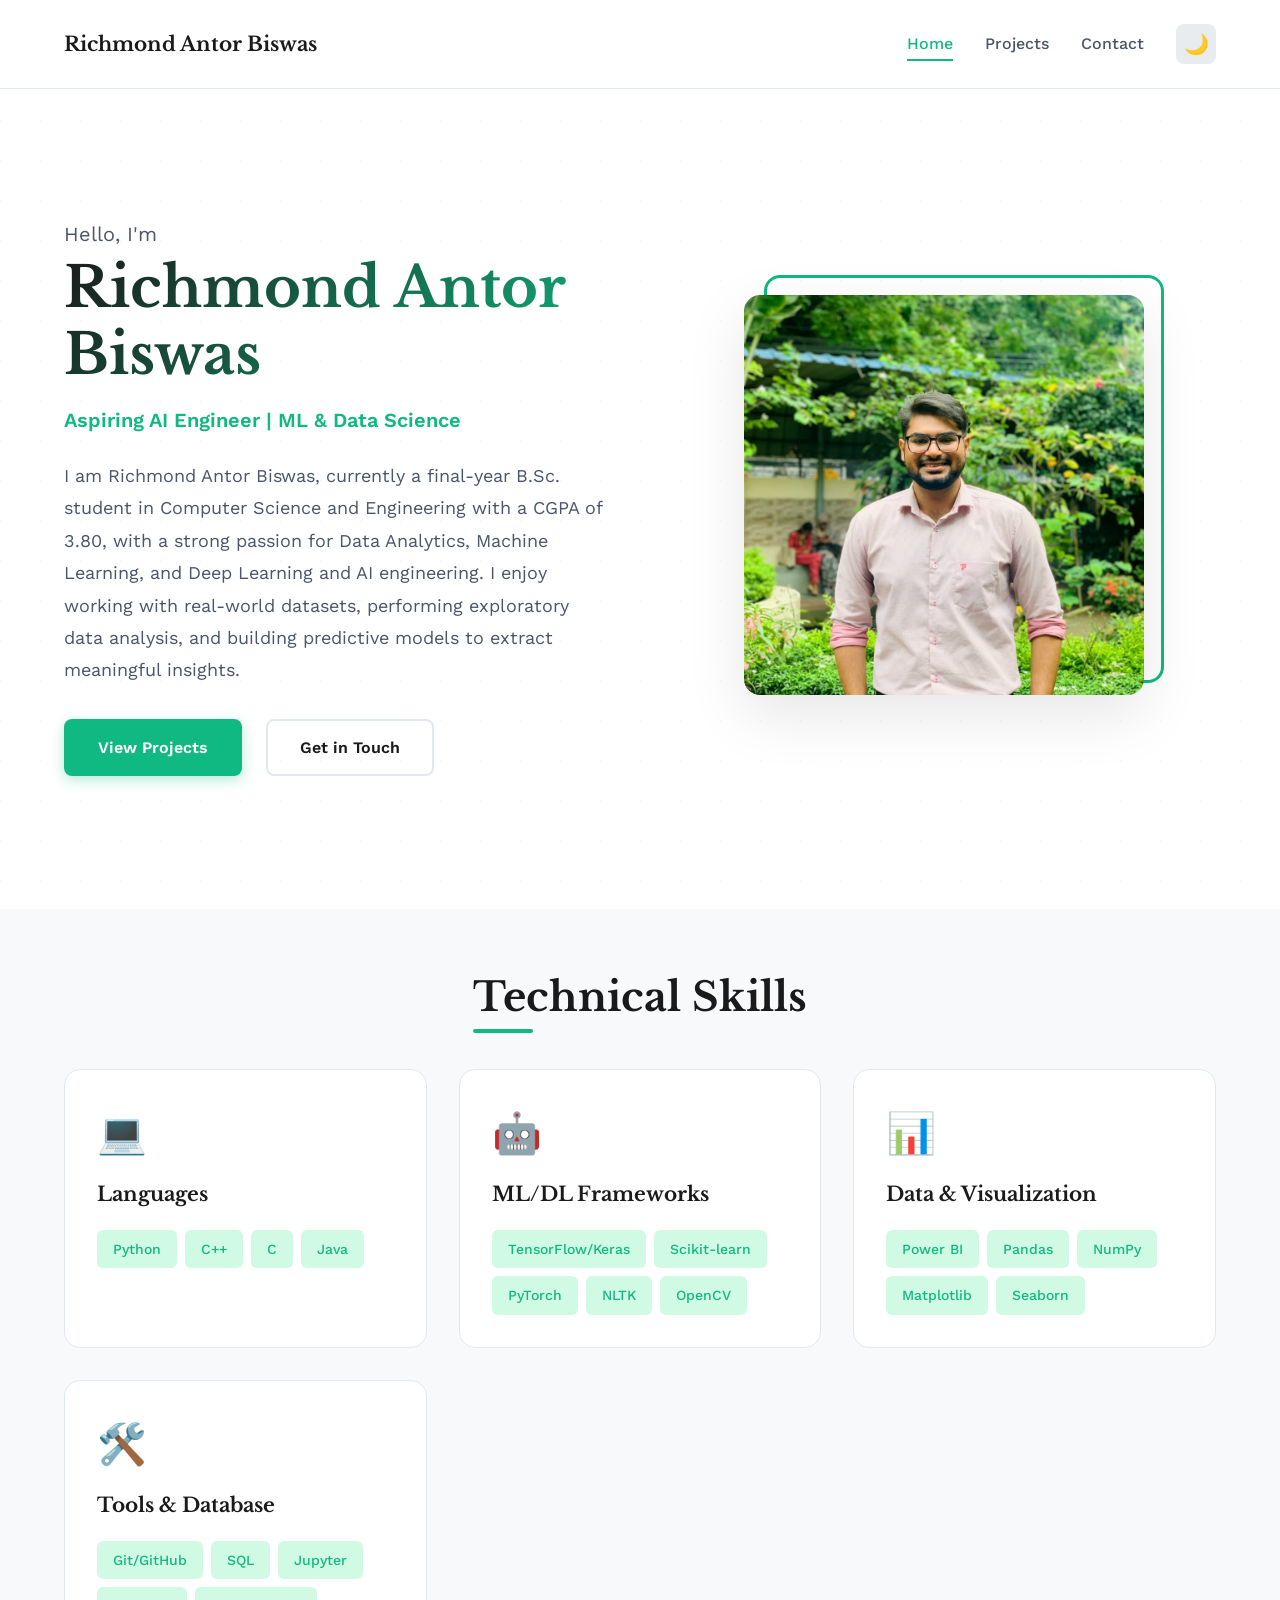
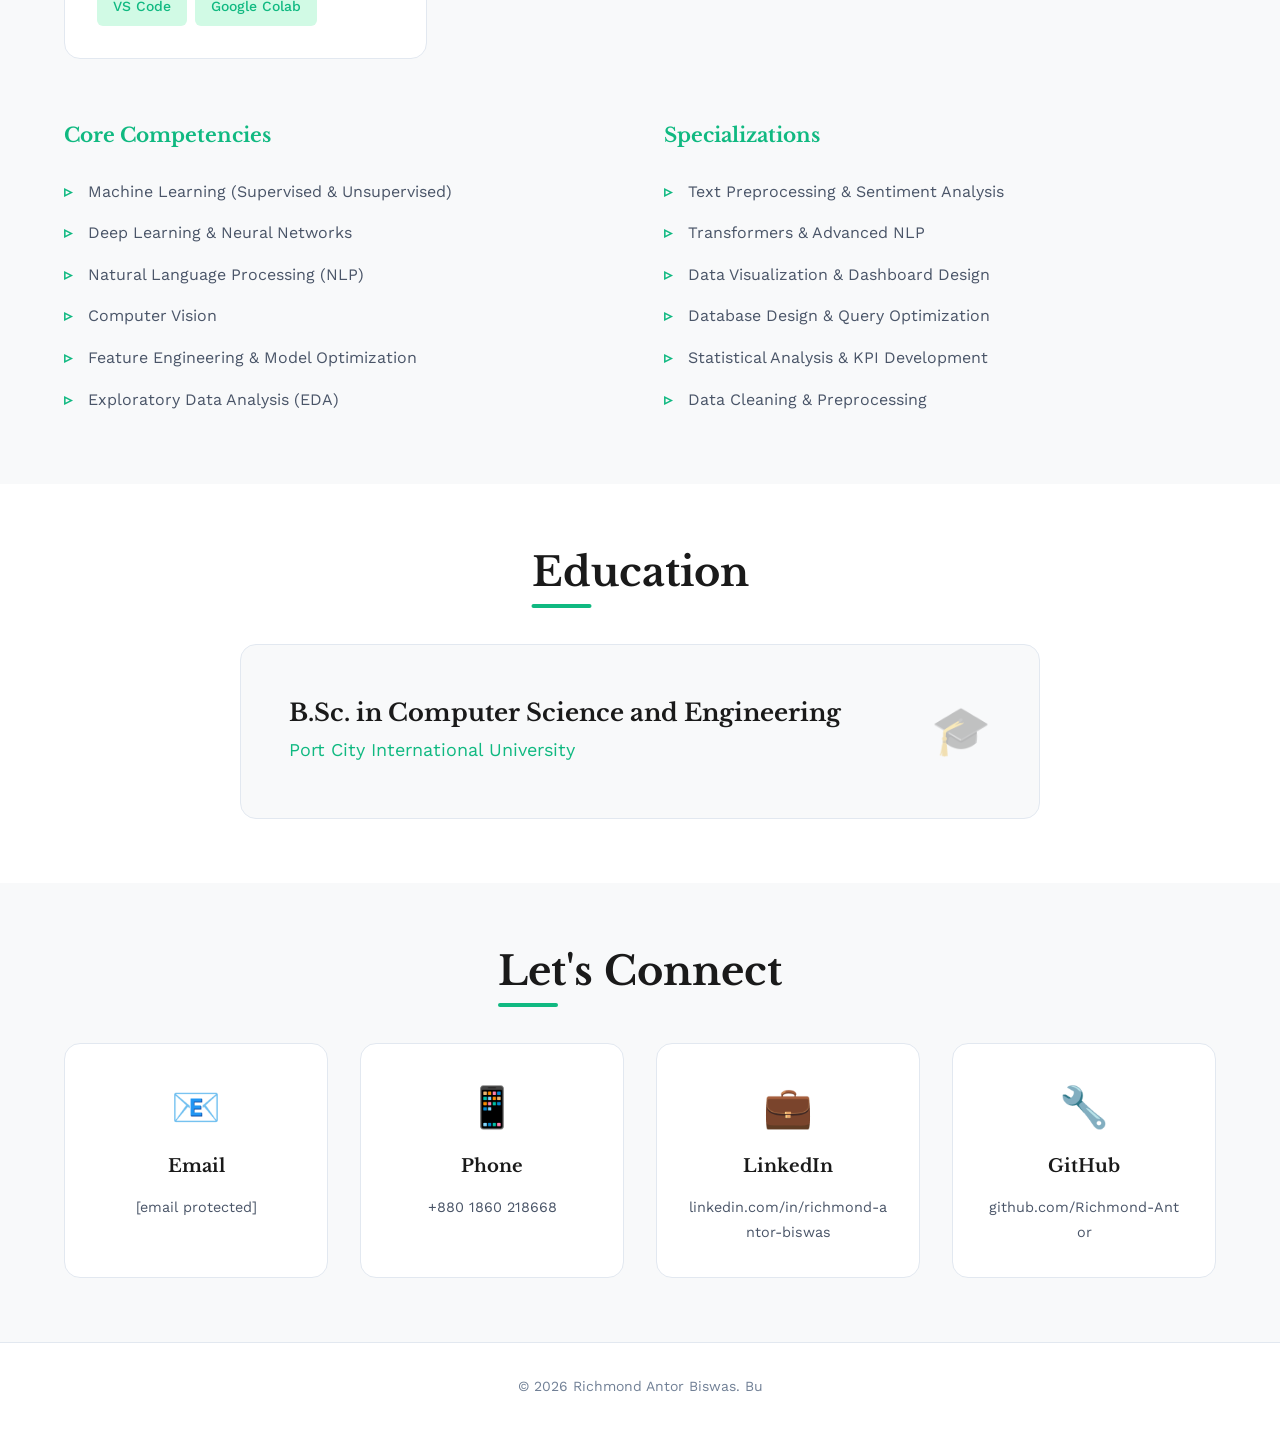
==== index.html @ e59f5b94 "Add files via upload" ====
<!DOCTYPE html>
<html lang="en">
<head>
    <meta charset="UTF-8">
    <meta name="viewport" content="width=device-width, initial-scale=1.0">
    <meta name="description" content="Richmond Antor Biswas - Aspiring AI Engineer specializing in Machine Learning and Data Science">
    <title>Richmond Antor Biswas | ML & Data Science Portfolio</title>
    <link rel="stylesheet" href="css/styles.css">
    <link rel="preconnect" href="https://fonts.googleapis.com">
    <link rel="preconnect" href="https://fonts.gstatic.com" crossorigin>
    <link href="https://fonts.googleapis.com/css2?family=Libre+Baskerville:wght@400;700&family=Work+Sans:wght@300;400;500;600&display=swap" rel="stylesheet">
</head>
<body>
    <!-- Navigation -->
    <nav class="nav">
        <div class="container nav-container">
            <a href="index.html" class="nav-logo">Richmond Antor Biswas</a>
            <div class="nav-links">
                <a href="index.html" class="nav-link active">Home</a>
                <a href="projects.html" class="nav-link">Projects</a>
                <a href="#contact" class="nav-link">Contact</a>
                <button class="theme-toggle" id="themeToggle" aria-label="Toggle dark mode">
                    <span class="theme-icon">🌙</span>
                </button>
            </div>
        </div>
    </nav>

    <!-- Hero Section -->
    <section class="hero">
        <div class="container hero-container">
            <div class="hero-content">
                <div class="hero-text">
                    <h1 class="hero-title">
                        <span class="hero-greeting">Hello, I'm</span>
                        <span class="hero-name">Richmond Antor Biswas</span>
                    </h1>
                    <p class="hero-tagline">Aspiring AI Engineer | ML & Data Science</p>
                    <p class="hero-bio">
                        I am Richmond Antor Biswas, currently a final-year B.Sc. student in Computer Science and Engineering with a CGPA of 3.80, with a strong passion for Data Analytics, Machine Learning, and Deep Learning and AI engineering. I enjoy working with real-world datasets, performing exploratory data analysis, and building predictive models to extract meaningful insights.
                    </p>
                    <div class="hero-cta">
                        <a href="projects.html" class="btn btn-primary">View Projects</a>
                        <a href="#contact" class="btn btn-secondary">Get in Touch</a>
                    </div>
                </div>
                <div class="hero-image">
                    <div class="profile-card">
                        <img src="assets/images/profile.jpg" alt="Richmond Antor Biswas" class="profile-img">
                        <div class="profile-decorator"></div>
                    </div>
                </div>
            </div>
        </div>
    </section>

    <!-- Skills Overview -->
    <section class="skills-section">
        <div class="container">
            <h2 class="section-title">Technical Skills</h2>
            <div class="skills-grid">
                <div class="skill-category">
                    <div class="skill-icon">💻</div>
                    <h3 class="skill-category-title">Languages</h3>
                    <div class="skill-tags">
                        <span class="skill-tag">Python</span>
                        <span class="skill-tag">C++</span>
                        <span class="skill-tag">C</span>
                        <span class="skill-tag">Java</span>
                    </div>
                </div>

                <div class="skill-category">
                    <div class="skill-icon">🤖</div>
                    <h3 class="skill-category-title">ML/DL Frameworks</h3>
                    <div class="skill-tags">
                        <span class="skill-tag">TensorFlow/Keras</span>
                        <span class="skill-tag">Scikit-learn</span>
                        <span class="skill-tag">PyTorch</span>
                        <span class="skill-tag">NLTK</span>
                        <span class="skill-tag">OpenCV</span>
                    </div>
                </div>

                <div class="skill-category">
                    <div class="skill-icon">📊</div>
                    <h3 class="skill-category-title">Data & Visualization</h3>
                    <div class="skill-tags">
                        <span class="skill-tag">Power BI</span>
                        <span class="skill-tag">Pandas</span>
                        <span class="skill-tag">NumPy</span>
                        <span class="skill-tag">Matplotlib</span>
                        <span class="skill-tag">Seaborn</span>
                    </div>
                </div>

                <div class="skill-category">
                    <div class="skill-icon">🛠️</div>
                    <h3 class="skill-category-title">Tools & Database</h3>
                    <div class="skill-tags">
                        <span class="skill-tag">Git/GitHub</span>
                        <span class="skill-tag">SQL</span>
                        <span class="skill-tag">Jupyter</span>
                        <span class="skill-tag">VS Code</span>
                        <span class="skill-tag">Google Colab</span>
                    </div>
                </div>
            </div>

            <!-- Detailed Skills -->
            <div class="skills-detailed">
                <div class="skills-column">
                    <h4 class="skills-subtitle">Core Competencies</h4>
                    <ul class="skills-list">
                        <li>Machine Learning (Supervised & Unsupervised)</li>
                        <li>Deep Learning & Neural Networks</li>
                        <li>Natural Language Processing (NLP)</li>
                        <li>Computer Vision</li>
                        <li>Feature Engineering & Model Optimization</li>
                        <li>Exploratory Data Analysis (EDA)</li>
                    </ul>
                </div>
                <div class="skills-column">
                    <h4 class="skills-subtitle">Specializations</h4>
                    <ul class="skills-list">
                        <li>Text Preprocessing & Sentiment Analysis</li>
                        <li>Transformers & Advanced NLP</li>
                        <li>Data Visualization & Dashboard Design</li>
                        <li>Database Design & Query Optimization</li>
                        <li>Statistical Analysis & KPI Development</li>
                        <li>Data Cleaning & Preprocessing</li>
                    </ul>
                </div>
            </div>
        </div>
    </section>

    <!-- Education -->
    <section class="education-section">
        <div class="container">
            <h2 class="section-title">Education</h2>
            <div class="education-card">
                <div class="education-header">
                    <div>
                        <h3 class="education-degree">B.Sc. in Computer Science and Engineering</h3>
                        <p class="education-university">Port City International University</p>
                    </div>
                    <div class="education-icon">🎓</div>
                </div>
            </div>
        </div>
    </section>

    <!-- Contact Section -->
    <section class="contact-section" id="contact">
        <div class="container">
            <h2 class="section-title">Let's Connect</h2>
            <div class="contact-grid">
                <div class="contact-card">
                    <div class="contact-icon">📧</div>
                    <h3 class="contact-title">Email</h3>
                    <a href="/cdn-cgi/l/email-protection#d2b3bca6bda0b5bfe092b5bfb3bbbefcb1bdbf" class="contact-link"><span class="__cf_email__" data-cfemail="7d1c1309120f1a104f3d1a101c1411531e1210">[email&#160;protected]</span></a>
                </div>
                <div class="contact-card">
                    <div class="contact-icon">📱</div>
                    <h3 class="contact-title">Phone</h3>
                    <a href="tel:+8801860218668" class="contact-link">+880 1860 218668</a>
                </div>
                <div class="contact-card">
                    <div class="contact-icon">💼</div>
                    <h3 class="contact-title">LinkedIn</h3>
                    <a href="https://linkedin.com/in/richmond-antor-biswas-3a5733287" target="_blank" class="contact-link">linkedin.com/in/richmond-antor-biswas</a>
                </div>
                <div class="contact-card">
                    <div class="contact-icon">🔧</div>
                    <h3 class="contact-title">GitHub</h3>
                    <a href="https://github.com/Richmond-Antor" target="_blank" class="contact-link">github.com/Richmond-Antor</a>
                </div>
            </div>
        </div>
    </section>

    <!-- Footer -->
    <footer class="footer">
        <div class="container">
            <p class="footer-text">© 2026 Richmond Antor Biswas. Bu
---- css/styles.css ----
/* ===================================
   CSS Variables & Root Styles
   =================================== */

:root {
    /* Light Mode Colors */
    --color-bg-primary: #ffffff;
    --color-bg-secondary: #f8f9fa;
    --color-bg-tertiary: #e9ecef;
    --color-text-primary: #1a1a1a;
    --color-text-secondary: #4a5568;
    --color-text-tertiary: #718096;
    --color-accent: #10b981;
    --color-accent-hover: #059669;
    --color-accent-light: #d1fae5;
    --color-border: #e2e8f0;
    --color-shadow: rgba(0, 0, 0, 0.1);
    
    /* Typography */
    --font-display: 'Libre Baskerville', serif;
    --font-body: 'Work Sans', sans-serif;
    
    /* Spacing */
    --spacing-xs: 0.5rem;
    --spacing-sm: 1rem;
    --spacing-md: 1.5rem;
    --spacing-lg: 2rem;
    --spacing-xl: 3rem;
    --spacing-2xl: 4rem;
    
    /* Border Radius */
    --radius-sm: 0.375rem;
    --radius-md: 0.5rem;
    --radius-lg: 1rem;
    
    /* Transitions */
    --transition-fast: 150ms ease;
    --transition-base: 250ms ease;
    --transition-slow: 350ms ease;
}

[data-theme="dark"] {
    --color-bg-primary: #0f172a;
    --color-bg-secondary: #1e293b;
    --color-bg-tertiary: #334155;
    --color-text-primary: #f1f5f9;
    --color-text-secondary: #cbd5e1;
    --color-text-tertiary: #94a3b8;
    --color-accent: #10b981;
    --color-accent-hover: #34d399;
    --color-accent-light: #064e3b;
    --color-border: #334155;
    --color-shadow: rgba(0, 0, 0, 0.3);
}

/* ===================================
   Base Styles
   =================================== */

* {
    margin: 0;
    padding: 0;
    box-sizing: border-box;
}

html {
    scroll-behavior: smooth;
}

body {
    font-family: var(--font-body);
    color: var(--color-text-primary);
    background-color: var(--color-bg-primary);
    line-height: 1.6;
    transition: background-color var(--transition-base), color var(--transition-base);
    position: relative;
}

/* Subtle background pattern */
body::before {
    content: '';
    position: fixed;
    top: 0;
    left: 0;
    width: 100%;
    height: 100%;
    background-image: 
        radial-gradient(circle at 1px 1px, var(--color-border) 1px, transparent 1px);
    background-size: 40px 40px;
    opacity: 0.3;
    pointer-events: none;
    z-index: -1;
}

.container {
    max-width: 1200px;
    margin: 0 auto;
    padding: 0 var(--spacing-md);
}

/* ===================================
   Typography
   =================================== */

h1, h2, h3, h4, h5, h6 {
    font-family: var(--font-display);
    font-weight: 700;
    line-height: 1.2;
    color: var(--color-text-primary);
}

h1 {
    font-size: clamp(2rem, 5vw, 3.5rem);
}

h2 {
    font-size: clamp(1.75rem, 4vw, 2.5rem);
}

h3 {
    font-size: clamp(1.25rem, 3vw, 1.75rem);
}

p {
    font-size: 1rem;
    color: var(--color-text-secondary);
}

a {
    color: var(--color-accent);
    text-decoration: none;
    transition: color var(--transition-fast);
}

a:hover {
    color: var(--color-accent-hover);
}

/* ===================================
   Navigation
   =================================== */

.nav {
    position: sticky;
    top: 0;
    background-color: var(--color-bg-primary);
    border-bottom: 1px solid var(--color-border);
    padding: var(--spacing-md) 0;
    z-index: 1000;
    backdrop-filter: blur(10px);
    background-color: rgba(255, 255, 255, 0.9);
    transition: all var(--transition-base);
}

[data-theme="dark"] .nav {
    background-color: rgba(15, 23, 42, 0.9);
}

.nav-container {
    display: flex;
    justify-content: space-between;
    align-items: center;
}

.nav-logo {
    font-family: var(--font-display);
    font-size: 1.25rem;
    font-weight: 700;
    color: var(--color-text-primary);
    transition: color var(--transition-fast);
}

.nav-logo:hover {
    color: var(--color-accent);
}

.nav-links {
    display: flex;
    align-items: center;
    gap: var(--spacing-lg);
}

.nav-link {
    font-weight: 500;
    color: var(--color-text-secondary);
    position: relative;
    transition: color var(--transition-fast);
}

.nav-link::after {
    content: '';
    position: absolute;
    bottom: -4px;
    left: 0;
    width: 0;
    height: 2px;
    background-color: var(--color-accent);
    transition: width var(--transition-base);
}

.nav-link:hover,
.nav-link.active {
    color: var(--color-accent);
}

.nav-link:hover::after,
.nav-link.active::after {
    width: 100%;
}

.theme-toggle {
    background: var(--color-bg-tertiary);
    border: none;
    border-radius: var(--radius-md);
    width: 2.5rem;
    height: 2.5rem;
    display: flex;
    align-items: center;
    justify-content: center;
    cursor: pointer;
    transition: all var(--transition-base);
    font-size: 1.25rem;
}

.theme-toggle:hover {
    background-color: var(--color-accent-light);
    transform: scale(1.05);
}

/* ===================================
   Hero Section
   =================================== */

.hero {
    padding: var(--spacing-2xl) 0;
    min-height: calc(100vh - 80px);
    display: flex;
    align-items: center;
}

.hero-container {
    animation: fadeInUp 0.8s ease;
}

.hero-content {
    display: grid;
    grid-template-columns: 1fr 1fr;
    gap: var(--spacing-2xl);
    align-items: center;
}

.hero-greeting {
    display: block;
    font-size: 1.25rem;
    font-family: var(--font-body);
    font-weight: 400;
    color: var(--color-text-secondary);
    margin-bottom: var(--spacing-xs);
}

.hero-name {
    display: block;
    background: linear-gradient(135deg, var(--color-text-primary) 0%, var(--color-accent) 100%);
    -webkit-background-clip: text;
    -webkit-text-fill-color: transparent;
    background-clip: text;
    margin-bottom: var(--spacing-sm);
}

.hero-tagline {
    font-size: 1.25rem;
    font-weight: 600;
    color: var(--color-accent);
    margin-bottom: var(--spacing-md);
}

.hero-bio {
    font-size: 1.125rem;
    line-height: 1.8;
    margin-bottom: var(--spacing-lg);
    color: var(--color-text-secondary);
}

.hero-cta {
    display: flex;
    gap: var(--spacing-md);
    flex-wrap: wrap;
}

.hero-image {
    position: relative;
    display: flex;
    justify-content: center;
    align-items: center;
}

.profile-card {
    position: relative;
    width: 100%;
    max-width: 400px;
    aspect-ratio: 1;
}

.profile-img {
    width: 100%;
    height: 100%;
    object-fit: cover;
    border-radius: var(--radius-lg);
    box-shadow: 0 20px 60px var(--color-shadow);
    position: relative;
    z-index: 2;
    transition: transform var(--transition-slow);
}

.profile-img:hover {
    transform: scale(1.02) translateY(-5px);
}

.profile-decorator {
    position: absolute;
    top: -20px;
    right: -20px;
    width: 100%;
    height: 100%;
    border: 3px solid var(--color-accent);
    border-radius: var(--radius-lg);
    z-index: 1;
    transition: transform var(--transition-slow);
}

.profile-card:hover .profile-decorator {
    transform: translate(10px, 10px);
}

/* ===================================
   Buttons
   =================================== */

.btn {
    display: inline-block;
    padding: 0.875rem 2rem;
    border-radius: var(--radius-md);
    font-weight: 600;
    font-size: 1rem;
    transition: all var(--transition-base);
    cursor: pointer;
    border: 2px solid transparent;
}

.btn-primary {
    background-color: var(--color-accent);
    color: white;
    box-shadow: 0 4px 14px rgba(16, 185, 129, 0.3);
}

.btn-primary:hover {
    background-color: var(--color-accent-hover);
    transform: translateY(-2px);
    box-shadow: 0 6px 20px rgba(16, 185, 129, 0.4);
    color: white;
}

.btn-secondary {
    background-color: transparent;
    color: var(--color-text-primary);
    border-color: var(--color-border);
}

.btn-secondary:hover {
    border-color: var(--color-accent);
    color: var(--color-accent);
    transform: translateY(-2px);
}

/* ===================================
   Section Styles
   =================================== */

.section-title {
    text-align: center;
    margin-bottom: var(--spacing-xl);
    position: relative;
    display: inline-block;
    left: 50%;
    transform: translateX(-50%);
}

.section-title::after {
    content: '';
    position: absolute;
    bottom: -12px;
    left: 0;
    width: 60px;
    height: 4px;
    background-color: var(--color-accent);
    border-radius: 2px;
}

/* ===================================
   Skills Section
   =================================== */

.skills-section {
    padding: var(--spacing-2xl) 0;
    background-color: var(--color-bg-secondary);
}

.skills-grid {
    display: grid;
    grid-template-columns: repeat(auto-fit, minmax(280px, 1fr));
    gap: var(--spacing-lg);
    margin-bottom: var(--spacing-2xl);
}

.skill-category {
    background-color: var(--color-bg-primary);
    padding: var(--spacing-lg);
    border-radius: var(--radius-lg);
    border: 1px solid var(--color-border);
    transition: all var(--transition-base);
}

.skill-category:hover {
    transform: translateY(-5px);
    box-shadow: 0 10px 30px var(--color-shadow);
    border-color: var(--color-accent);
}

.skill-icon {
    font-size: 2.5rem;
    margin-bottom: var(--spacing-sm);
}

.skill-category-title {
    font-size: 1.25rem;
    margin-bottom: var(--spacing-md);
    color: var(--color-text-primary);
}

.skill-tags {
    display: flex;
    flex-wrap: wrap;
    gap: var(--spacing-xs);
}

.skill-tag {
    background-color: var(--color-accent-light);
    color: var(--color-accent);
    padding: 0.5rem 1rem;
    border-radius: var(--radius-sm);
    font-size: 0.875rem;
    font-weight: 500;
    transition: all var(--transition-fast);
}

[data-theme="dark"] .skill-tag {
    color: var(--color-accent-hover);
}

.skill-tag:hover {
    background-color: var(--color-accent);
    color: white;
}

.skills-detailed {
    display: grid;
    grid-template-columns: repeat(auto-fit, minmax(300px, 1fr));
    gap: var(--spacing-xl);
    margin-top: var(--spacing-xl);
}

.skills-subtitle {
    font-size: 1.25rem;
    margin-bottom: var(--spacing-md);
    color: var(--color-accent);
}

.skills-list {
    list-style: none;
}

.skills-list li {
    padding: var(--spacing-xs) 0;
    padding-left: 1.5rem;
    position: relative;
    color: var(--color-text-secondary);
}

.skills-list li::before {
    content: '▹';
    position: absolute;
    left: 0;
    color: var(--color-accent);
    font-weight: bold;
}

/* ===================================
   Education Section
   =================================== */

.education-section {
    padding: var(--spacing-2xl) 0;
}

.education-card {
    background-color: var(--color-bg-secondary);
    padding: var(--spacing-xl);
    border-radius: var(--radius-lg);
    border: 1px solid var(--color-border);
    max-width: 800px;
    margin: 0 auto;
}

.education-header {
    display: flex;
    justify-content: space-between;
    align-items: center;
}

.education-degree {
    font-size: 1.5rem;
    margin-bottom: var(--spacing-xs);
    color: var(--color-text-primary);
}

.education-university {
    font-size: 1.125rem;
    color: var(--color-accent);
}

.education-icon {
    font-size: 3rem;
    opacity: 0.3;
}

/* ===================================
   Contact Section
   =================================== */

.contact-section {
    padding: var(--spacing-2xl) 0;
    background-color: var(--color-bg-secondary);
}

.contact-grid {
    display: grid;
    grid-template-columns: repeat(auto-fit, minmax(250px, 1fr));
    gap: var(--spacing-lg);
}

.contact-card {
    background-color: var(--color-bg-primary);
    padding: var(--spacing-lg);
    border-radius: var(--radius-lg);
    border: 1px solid var(--color-border);
    text-align: center;
    transition: all var(--transition-base);
}

.contact-card:hover {
    transform: translateY(-5px);
    box-shadow: 0 10px 30px var(--color-shadow);
    border-color: var(--color-accent);
}

.contact-icon {
    font-size: 2.5rem;
    margin-bottom: var(--spacing-sm);
}

.contact-title {
    font-size: 1.125rem;
    margin-bottom: var(--spacing-sm);
    color: var(--color-text-primary);
}

.contact-link {
    color: var(--color-text-secondary);
    font-size: 0.9rem;
    word-break: break-all;
    transition: color var(--transition-fast);
}

.contact-link:hover {
    color: var(--color-accent);
}

/* ===================================
   Projects Page
   =================================== */

.projects-hero {
    padding: var(--spacing-2xl) 0 var(--spacing-lg) 0;
    text-align: center;
}

.page-title {
    margin-bottom: var(--spacing-sm);
}

.page-subtitle {
    font-size: 1.25rem;
    color: var(--color-text-secondary);
}

.projects-section {
    padding: var(--spacing-xl) 0 var(--spacing-2xl) 0;
}

.projects-grid {
    display: grid;
    grid-template-columns: repeat(auto-fill, minmax(350px, 1fr));
    gap: var(--spacing-xl);
}

.project-card {
    background-color: var(--color-bg-secondary);
    border: 1px solid var(--color-border);
    border-radius: var(--radius-lg);
    padding: var(--spacing-lg);
    transition: all var(--transition-base);
    position: relative;
    overflow: hidden;
}

.project-card:hover {
    transform: translateY(-8px);
    box-shadow: 0 12px 40px var(--color-shadow);
    border-color: var(--color-accent);
}

.project-featured {
    grid-column: 1 / -1;
    background: linear-gradient(135deg, var(--color-bg-secondary) 0%, var(--color-bg-tertiary) 100%);
}

.project-header {
    display: flex;
    justify-content: space-between;
    align-items: flex-start;
    margin-bottom: var(--spacing-md);
    gap: var(--spacing-sm);
}

.project-title {
    font-size: 1.5rem;
    color: var(--color-text-primary);
    flex: 1;
}

.project-category {
    background-color: var(--color-accent-light);
    color: var(--color-accent);
    padding: 0.375rem 0.75rem;
    border-radius: var(--radius-sm);
    font-size: 0.75rem;
    font-weight: 600;
    white-space: nowrap;
}

[data-theme="dark"] .project-category {
    color: var(--color-accent-hover);
}

.project-description {
    color: var(--color-text-secondary);
    margin-bottom: var(--spacing-md);
    line-height: 1.7;
}

.project-tech {
    display: flex;
    flex-wrap: wrap;
    gap: var(--spacing-xs);
    margin-bottom: var(--spacing-md);
}

.tech-tag {
    background-color: var(--color-bg-primary);
    color: var(--color-text-secondary);
    padding: 0.375rem 0.75rem;
    border-radius: var(--radius-sm);
    font-size: 0.875rem;
    border: 1px solid var(--color-border);
}

.project-metrics {
    display: flex;
    gap: var(--spacing-md);
    margin-bottom: var(--spacing-md);
    flex-wrap: wrap;
}

.metric {
    display: flex;
    flex-direction: column;
}

.metric-label {
    font-size: 0.75rem;
    color: var(--color-text-tertiary);
    text-transform: uppercase;
    letter-spacing: 0.5px;
}

.metric-value {
    font-size: 1.25rem;
    font-weight: 700;
    color: var(--color-accent);
    font-family: var(--font-display);
}

.project-links {
    display: flex;
    gap: var(--spacing-sm);
}

.project-link {
    display: inline-flex;
    align-items: center;
    gap: 0.5rem;
    color: var(--color-accent);
    font-weight: 600;
    transition: all var(--transition-fast);
}

.project-link:hover {
    gap: 0.75rem;
}

.link-icon {
    transition: transform var(--transition-fast);
}

.project-link:hover .link-icon {
    transform: translateX(4px);
}

.project-badge {
    position: absolute;
    top: var(--spacing-md);
    right: var(--spacing-md);
    background-color: var(--color-accent);
    color: white;
    padding: 0.5rem 1rem;
    border-radius: var(--radius-sm);
    font-size: 0.75rem;
    font-weight: 700;
    text-transform: uppercase;
    letter-spacing: 0.5px;
}

/* ===================================
   CTA Section
   =================================== */

.cta-section {
    padding: var(--spacing-2xl) 0;
    background-color: var(--color-bg-secondary);
}

.cta-content {
    text-align: center;
    max-width: 600px;
    margin: 0 auto;
}

.cta-title {
    margin-bottom: var(--spacing-md);
}

.cta-text {
    font-size: 1.125rem;
    color: var(--color-text-secondary);
    margin-bottom: var(--spacing-lg);
}

/* ===================================
   Footer
   =================================== */

.footer {
    background-color: var(--color-bg-primary);
    border-top: 1px solid var(--color-border);
    padding: var(--spacing-lg) 0;
    text-align: center;
}

.footer-text {
    color: var(--color-text-tertiary);
    font-size: 0.875rem;
}

/* ===================================
   Animations
   =================================== */

@keyframes fadeInUp {
    from {
        opacity: 0;
        transform: translateY(30px);
    }
    to {
        opacity: 1;
        transform: translateY(0);
    }
}

/* ===================================
   Responsive Design
   =================================== */

@media (max-width: 768px) {
    .hero-content {
        grid-template-columns: 1fr;
        gap: var(--spacing-xl);
    }
    
    .hero-image {
        order: -1;
    }
    
    .profile-card {
        max-width: 300px;
    }
    
    .nav-links {
        gap: var(--spacing-md);
    }
    
    .nav-link {
        font-size: 0.9rem;
    }
    
    .hero-cta {
        flex-direction: column;
        align-items: stretch;
    }
    
    .btn {
        text-align: center;
    }
    
    .projects-grid {
        grid-template-columns: 1fr;
    }
    
    .project-featured {
        grid-column: 1;
    }
    
    .skills-grid {
        grid-template-columns: 1fr;
    }
    
    .education-header {
        flex-direction: column;
        align-items: flex-start;
        gap: var(--spacing-md);
    }
}

@media (max-width: 480px) {
    .nav-logo {
        font-size: 1rem;
    }
    
    .hero {
        padding: var(--spacing-xl) 0;
    }
    
    .section-title {
        font-size: 1.75rem;
    }
    
    .contact-grid {
        grid-template-columns: 1fr;
    }
}
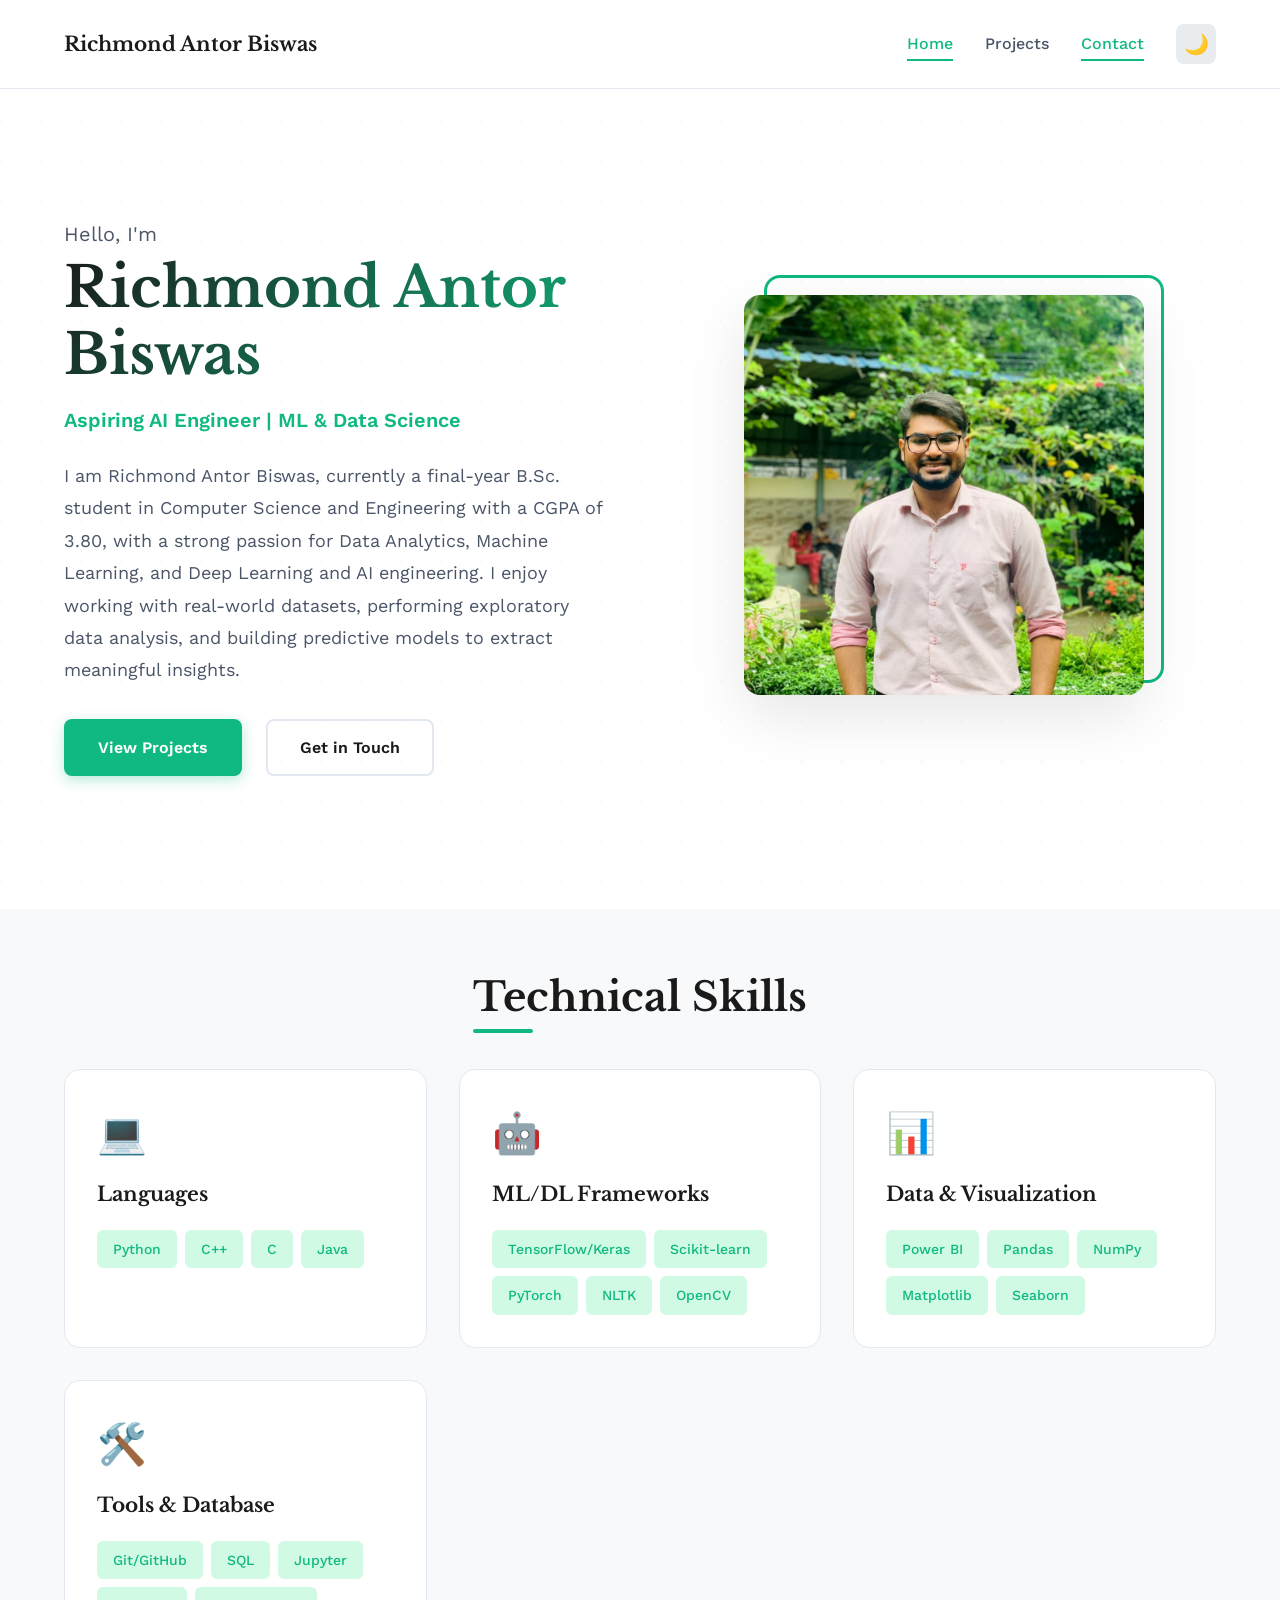
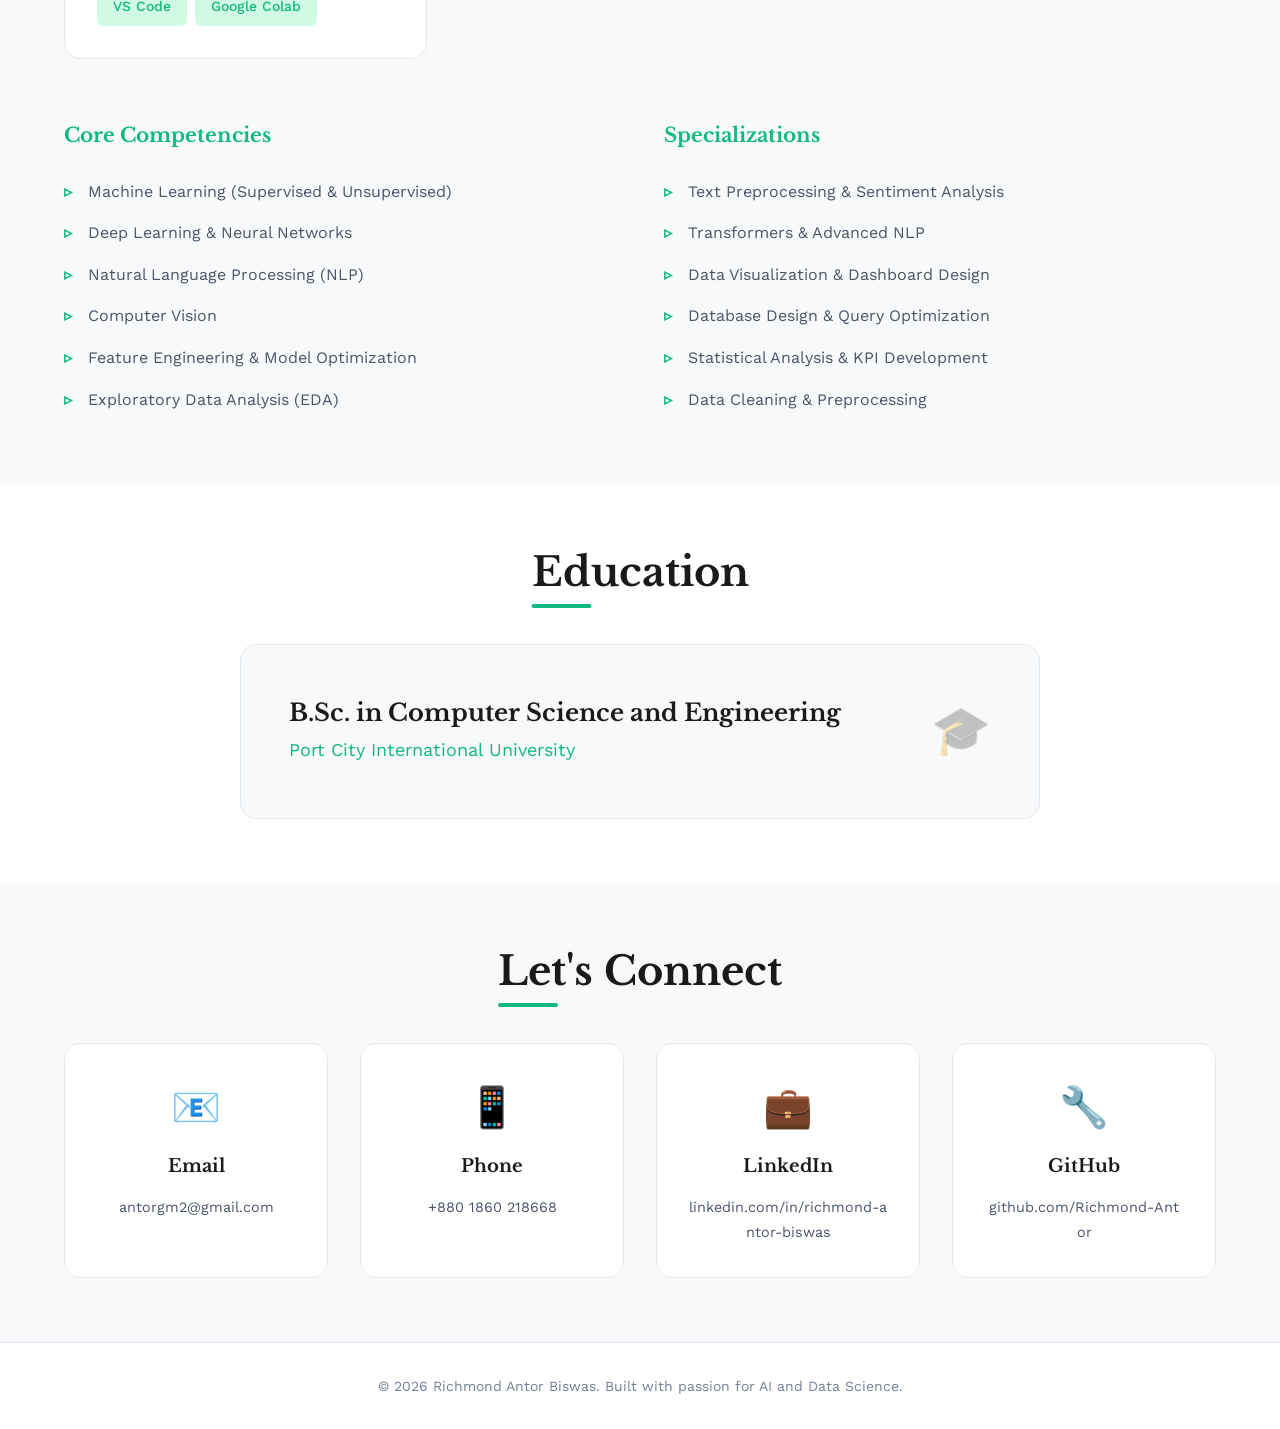
==== commit 12225af1: "Add files via upload" ====
--- a/index.html
+++ b/index.html
@@ -159,7 +159,7 @@
                 <div class="contact-card">
                     <div class="contact-icon">📧</div>
                     <h3 class="contact-title">Email</h3>
-                    <a href="/cdn-cgi/l/email-protection#d2b3bca6bda0b5bfe092b5bfb3bbbefcb1bdbf" class="contact-link"><span class="__cf_email__" data-cfemail="7d1c1309120f1a104f3d1a101c1411531e1210">[email&#160;protected]</span></a>
+                    <a href="mailto:antorgm2@gmail.com" class="contact-link" data-email="antorgm2@gmail.com">antorgm2@gmail.com</a>
                 </div>
                 <div class="contact-card">
                     <div class="contact-icon">📱</div>
@@ -183,4 +183,10 @@
     <!-- Footer -->
     <footer class="footer">
         <div class="container">
-            <p class="footer-text">© 2026 Richmond Antor Biswas. Bu+            <p class="footer-text">© 2026 Richmond Antor Biswas. Built with passion for AI and Data Science.</p>
+        </div>
+    </footer>
+
+    <script src="js/script.js"></script>
+</body>
+</html>
